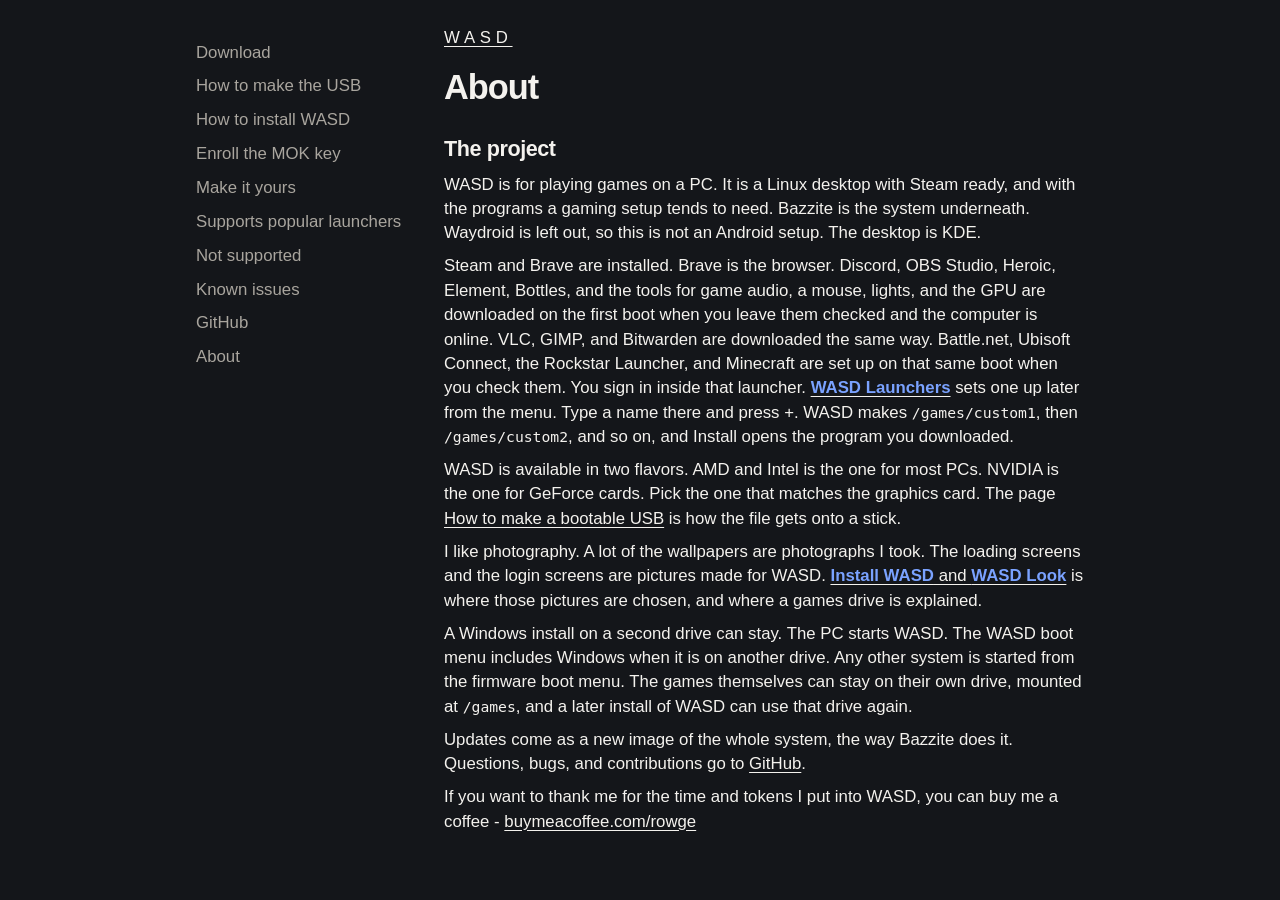
==== site/about.html @ 1c5fdf82 "Ship the launcher fixes, Flathub search, the Apps Next walk, the game-power hold, the known-issues p" ====
<!DOCTYPE html>
<html lang="en">
<head>
  <meta charset="utf-8">
  <meta name="viewport" content="width=device-width, initial-scale=1">
  <title>About — WASD</title>
  <meta name="description" content="WASD is a gaming system based on Bazzite, made for a PC.">
  <meta name="theme-color" content="#14161a">
  <link rel="icon" href="favicon.png" type="image/png">
  <link rel="stylesheet" href="styles.css?v=20261031-4">
</head>
<body class="guide">
  <div class="guide-rail">
  <nav class="home-rail" aria-label="Guides">
    <a href="https://wasd.run/">Download</a>
    <a href="/usb">How to make the USB</a>
    <a href="/apps">How to install WASD</a>
    <a href="/mok">Enroll the MOK key</a>
    <a href="/apps#wasd-look">Make it yours</a>
    <a href="/apps#launchers">Supports popular launchers</a>
    <a href="/anti-cheat">Not supported</a>
    <a href="/known-issues">Known issues</a>
    <a href="https://github.com/rowge/wasd">GitHub</a>
    <a href="/about">About</a>
  </nav>
  <main>
    <p class="back"><a href="/">WASD</a></p>
    <h1>About</h1>
    <h2>The project</h2>
    <p>WASD is for playing games on a PC. It is a Linux desktop with Steam ready, and with the programs a gaming setup tends to need. Bazzite is the system underneath. Waydroid is left out, so this is not an Android setup. The desktop is KDE.</p>
    <p>Steam and Brave are installed. Brave is the browser. Discord, OBS Studio, Heroic, Element, Bottles, and the tools for game audio, a mouse, lights, and the GPU are downloaded on the first boot when you leave them checked and the computer is online. VLC, GIMP, and Bitwarden are downloaded the same way. Battle.net, Ubisoft Connect, the Rockstar Launcher, and Minecraft are set up on that same boot when you check them. You sign in inside that launcher. <a href="/apps#launchers"><span class="app">WASD Launchers</span></a> sets one up later from the menu. Type a name there and press +. WASD makes <code>/games/custom1</code>, then <code>/games/custom2</code>, and so on, and Install opens the program you downloaded.</p>
    <p>WASD is available in two flavors. AMD and Intel is the one for most PCs. NVIDIA is the one for GeForce cards. Pick the one that matches the graphics card. The page <a href="/usb">How to make a bootable USB</a> is how the file gets onto a stick.</p>
    <p>I like photography. A lot of the wallpapers are photographs I took. The loading screens and the login screens are pictures made for WASD. <a href="/apps"><span class="app">Install WASD</span> and <span class="app">WASD Look</span></a> is where those pictures are chosen, and where a games drive is explained.</p>
    <p>A Windows install on a second drive can stay. The PC starts WASD. The WASD boot menu includes Windows when it is on another drive. Any other system is started from the firmware boot menu. The games themselves can stay on their own drive, mounted at <code>/games</code>, and a later install of WASD can use that drive again.</p>
    <p>Updates come as a new image of the whole system, the way Bazzite does it. Questions, bugs, and contributions go to <a href="https://github.com/rowge/wasd">GitHub</a>.</p>
    <p>If you want to thank me for the time and tokens I put into WASD, you can buy me a coffee - <a href="https://buymeacoffee.com/rowge">buymeacoffee.com/rowge</a></p>
  </main>
  </div>
</body>
</html>
---- site/styles.css ----
:root {
  color-scheme: dark;
  --ink: #f4f2ee;
  --muted: #a9a59e;
  --line: rgba(255, 255, 255, 0.14);
  --card: #22252b;
  --accent: #7aa2ff;
  --button: #f4f2ee;
  --button-ink: #16181c;
}

* { box-sizing: border-box; }

html, body { margin: 0; }

body {
  min-height: 100vh;
  min-height: 100dvh;
  display: flex;
  flex-direction: column;
  color: var(--ink);
  background: #14161a;
  font-family: "Segoe UI", "Helvetica Neue", sans-serif;
  font-size: 1.05rem;
  line-height: 1.45;
}

body:not(.guide) {
  height: 100vh;
  height: 100dvh;
}

.hero {
  flex: 0 1 auto;
  /* Leave the title, the two links, and About inside the first screen. */
  height: min(64vh, 56.25vw, max(6rem, calc(100dvh - 28rem)));
  min-height: 0;
  overflow: hidden;
  background: #14161a;
}

.wood {
  display: block;
  width: 100%;
  height: 100%;
  object-fit: cover;
  object-position: center center;
}

main {
  width: min(40rem, calc(100% - 2.4rem));
  margin: 0 auto;
  padding: 1.6rem 0 0;
  text-align: center;
}

.eyebrow {
  margin: 0;
  letter-spacing: 0.28em;
  font-size: 0.95rem;
}

h1 {
  margin: 0.35rem 0 0;
  font-size: 2.15rem;
  font-weight: 650;
  letter-spacing: -0.03em;
  line-height: 1.1;
}

.downloads {
  display: flex;
  justify-content: center;
  gap: 2.2rem;
  margin: 1.15rem 0 0;
  font-size: 1.15rem;
}

.usb,
.apps,
.about {
  margin: 0;
  text-align: center;
}

.usb { margin-top: 1.35rem; }

.apps { margin-top: 3rem; }

.about {
  width: max-content;
  max-width: calc(100% - 2.4rem);
  margin-top: auto;
  margin-left: auto;
  margin-right: auto;
  padding: 1.5rem 0 1.35rem;
  text-align: center;
}

a {
  color: var(--ink);
  text-underline-offset: 0.18em;
}

a:hover { color: #ffffff; }

a:focus-visible {
  outline: 2px solid var(--accent);
  outline-offset: 3px;
}

body.guide main {
  text-align: left;
  width: min(40rem, calc(100% - 2.4rem));
  padding-bottom: 2.4rem;
}

body.guide h2,
body.guide h3 {
  font-weight: 650;
  letter-spacing: -0.02em;
}

body.guide h2 {
  margin: 1.6rem 0 0;
  font-size: 1.35rem;
}

body.guide h2.help {
  font-size: 2.15rem;
  letter-spacing: -0.03em;
  line-height: 1.1;
}

body.guide h3 {
  margin: 1rem 0 0;
  font-size: 1.1rem;
}

body.guide p { margin: 0.55rem 0 0; }

body.guide ul.missing,
body.guide ul.works {
  margin: 0.85rem 0 0;
  padding: 0 0 0 1.2rem;
}

body.guide ul.missing li,
body.guide ul.works li {
  margin: 0.45rem 0 0;
  padding: 0;
}

body.guide .back {
  margin: 0 0 1.2rem;
  letter-spacing: 0.28em;
}

body.guide .checks {
  display: flex;
  flex-wrap: wrap;
  gap: 0.4rem 1.4rem;
}

body.guide pre,
body.guide code {
  font-family: ui-monospace, "Cascadia Mono", "Segoe UI Mono", monospace;
  font-size: 0.92rem;
}

.boot {
  font-family: "Cascadia Mono", "Cascadia Code", "Segoe UI Mono", "DejaVu Sans Mono", "Liberation Mono", ui-monospace, monospace;
  font-style: normal;
  font-weight: 500;
  font-size: 0.92em;
  letter-spacing: 0;
  white-space: nowrap;
  color: var(--ink);
  background: var(--card);
  border: 1px solid var(--line);
  border-radius: 0.45rem;
  padding: 0.04em 0.38em;
}

.app {
  font-style: normal;
  font-weight: 650;
  letter-spacing: 0;
  white-space: nowrap;
  color: var(--accent);
}

a:hover .app,
a:focus-visible .app {
  color: #ffffff;
}

.btn {
  display: inline-block;
  max-width: 100%;
  box-sizing: border-box;
  font-family: "Segoe UI", "Helvetica Neue", "Liberation Sans", sans-serif;
  font-style: normal;
  font-weight: 700;
  font-size: 0.86em;
  letter-spacing: 0;
  line-height: 1.2;
  white-space: nowrap;
  text-align: center;
  vertical-align: middle;
  color: var(--button-ink);
  background: var(--button);
  border: 1px solid var(--button);
  border-radius: 9px;
  padding: 0.42em 0.9em;
}

.btn.alt {
  font-weight: 600;
  color: var(--ink);
  background: transparent;
  border-color: rgba(244, 242, 238, 0.55);
}

.btn.line {
  font-weight: 500;
  font-size: 0.82em;
  color: var(--ink);
  background: transparent;
  border-color: rgba(244, 242, 238, 0.45);
  padding: 0.28em 0.7em;
}

.btn.text {
  font-weight: 500;
  color: var(--muted);
  background: transparent;
  border-color: transparent;
  padding: 0.12em 0.28em;
}

.withicon {
  white-space: nowrap;
}

.withicon img {
  height: 1.55em;
  width: 1.55em;
  object-fit: contain;
  vertical-align: -0.35em;
  margin-right: 0.28em;
}

body.guide pre {
  margin: 0.6rem 0 0;
  padding: 0.7rem 0.85rem;
  overflow-x: auto;
  color: var(--ink);
  background: var(--card);
  border: 1px solid var(--line);
  border-radius: 10px;
}

body.guide.shots .sheet {
  display: flex;
  align-items: flex-start;
  gap: 2.2rem;
  width: min(76rem, calc(100% - 2.4rem));
  margin: 0 auto;
  padding: 1.2rem 0 2.4rem;
}

body.guide.shots main {
  width: auto;
  flex: 1 1 auto;
  min-width: 0;
  margin: 0;
  padding-bottom: 0;
}

.toc {
  position: sticky;
  top: 1rem;
  flex: 0 0 13.5rem;
}

.toc p {
  margin: 0;
  letter-spacing: 0.16em;
  font-size: 0.82rem;
}

.toc a {
  display: block;
  margin-top: 0.42rem;
  color: var(--muted);
  text-decoration: none;
}

.toc a.home {
  margin: 0 0 0.9rem;
  color: var(--ink);
  letter-spacing: 0.28em;
  font-size: 0.95rem;
}

.toc a.sub { margin-left: 0.95rem; }

.toc a:hover { color: #ffffff; }

.notice {
  margin: 1.15rem 0 0;
  padding: 0.9rem 1rem;
  background: var(--card);
  border: 1px solid var(--line);
  border-radius: 14px;
}

.notice p { margin: 0; }

.notice p + p { margin-top: 0.7rem; }

body.guide.shots h2 {
  margin: 1.45rem 0 0;
  padding-top: 1.45rem;
  border-top: 1px solid var(--line);
  font-size: 1.9rem;
}

body.guide.shots h3 {
  margin: 1.35rem 0 0;
  font-size: 1.45rem;
}

body.guide h2,
body.guide h3 { scroll-margin-top: 1rem; }

@media (max-width: 800px) {
  body.guide.shots .sheet {
    flex-direction: column;
    gap: 0.2rem;
  }

  .toc {
    position: static;
    flex-basis: auto;
    width: 100%;
  }
}

body.guide figure { margin: 0.9rem 0 0; }

body.guide figure > img {
  display: block;
  width: 100%;
  height: auto;
  background: var(--card);
  border: 1px solid var(--line);
  border-radius: 10px;
}

body.guide figcaption {
  margin-top: 0.4rem;
  color: var(--muted);
  font-size: 0.92rem;
}

@media (max-width: 640px) {
  .hero { height: min(46vh, 70vw, max(6rem, calc(100dvh - 28rem))); }
  h1,
  body.guide h2.help { font-size: 1.7rem; }
  .downloads { gap: 1.2rem; }
  .btn.wide { white-space: normal; }
}

body.home {
  height: auto;
  display: block;
  background: #14161a;
}

.home .museum {
  position: fixed;
  inset: 0;
  z-index: 0;
  width: 100%;
  height: 100dvh;
  object-fit: cover;
  object-position: center center;
  pointer-events: none;
}

.home .bar {
  position: absolute;
  top: 0;
  left: 0;
  right: 0;
  z-index: 2;
  display: flex;
  align-items: center;
  justify-content: space-between;
  gap: 1rem;
  padding: 0.95rem 1.4rem;
  background: transparent;
}

.home .bar-mark {
  color: var(--ink);
  font-weight: 750;
  letter-spacing: 0.18em;
  text-decoration: none;
  text-shadow: 0 1px 10px rgba(0, 0, 0, 0.45);
}

.home .bar nav {
  display: flex;
  gap: 1.3rem;
}

.home .bar nav a {
  color: var(--ink);
  text-decoration: none;
  text-shadow: 0 1px 10px rgba(0, 0, 0, 0.45);
}

.home .bar nav a:hover { color: #ffffff; }

.home main {
  width: auto;
  margin: 0;
  padding: 0;
  text-align: left;
}

.home .wrap {
  width: min(68rem, calc(100% - 2.4rem));
  margin: 0 auto;
}

.home .intro {
  position: relative;
  z-index: 1;
  display: flex;
  flex-direction: column;
  justify-content: flex-end;
  min-height: 100dvh;
  padding: 5.5rem 0 2.4rem;
  text-align: center;
  background: linear-gradient(to top, rgba(20, 22, 26, 0.78) 0%, rgba(20, 22, 26, 0.28) 22%, rgba(20, 22, 26, 0) 46%);
}

.home .kicker {
  margin: 0;
  color: var(--accent);
  font-size: 0.92rem;
  font-weight: 650;
  letter-spacing: 0.22em;
  text-transform: uppercase;
}

.home h1 {
  margin: 0.2rem 0 0;
  font-size: clamp(3.4rem, 8vw, 6rem);
  font-weight: 750;
  letter-spacing: -0.045em;
  line-height: 0.9;
  text-shadow: 0 2px 18px rgba(0, 0, 0, 0.35);
}

.home .deck {
  margin: 1.15rem 0 0;
  font-size: clamp(1.25rem, 2.4vw, 1.7rem);
  line-height: 1.3;
}

.home .get-label {
  margin: 2rem 0 0;
  color: rgba(244, 242, 238, 0.82);
  font-size: 0.82rem;
  font-weight: 650;
  letter-spacing: 0.18em;
  text-transform: uppercase;
}

.home .get {
  display: flex;
  flex-wrap: wrap;
  justify-content: center;
  gap: 0.8rem;
  margin: 0.85rem 0 0;
}

.home .get a {
  display: inline-block;
  min-width: 11rem;
  padding: 0.85rem 1.25rem;
  color: var(--button-ink);
  background: var(--button);
  border: 1px solid var(--button);
  border-radius: 9px;
  font-size: 1.05rem;
  font-weight: 750;
  text-align: center;
  text-decoration: none;
}

.home .get a.alt {
  color: var(--ink);
  background: transparent;
  border-color: rgba(244, 242, 238, 0.55);
}

.home .get a:hover { color: var(--button-ink); background: #ffffff; }

.home .get a.alt:hover {
  color: #16181c;
  background: #ffffff;
  border-color: #ffffff;
}

.home .usb-link {
  margin: 1rem 0 0;
}

.home .usb-link a { color: var(--muted); }

.home .usb-link a:hover { color: #ffffff; }

.home .sheet {
  position: relative;
  z-index: 1;
  background: #14161a;
  padding: 2.6rem 0;
}

.home .rail-block {
  display: grid;
  grid-template-columns: 13.5rem minmax(0, 68rem);
  column-gap: 2rem;
  align-items: start;
  justify-content: center;
  width: min(86rem, calc(100% - 2.4rem));
  margin: 0 auto;
}

.home .rail-copy { min-width: 0; }

.home .rail-copy .wrap {
  width: auto;
  margin: 0;
}

.home .rail-copy .why {
  width: min(40rem, 100%);
  margin-left: auto;
  margin-right: auto;
}

.home .home-rail {
  position: sticky;
  top: 1rem;
  padding-top: 2.4rem;
}

.home .home-rail a {
  display: block;
  margin: 0 0 0.7rem;
  color: var(--muted);
  text-decoration: none;
  line-height: 1.35;
}

.home .home-rail a:hover { color: #ffffff; }

.home section.play,
.home section.why {
  padding: 2.4rem 0 0.2rem;
}

.home h2 {
  margin: 0;
  font-size: clamp(1.8rem, 4vw, 2.5rem);
  font-weight: 750;
  letter-spacing: -0.03em;
  text-align: center;
}

.home .section-lead {
  width: min(38rem, 100%);
  margin: 0.8rem auto 0;
  color: var(--muted);
  font-size: 1.12rem;
  text-align: center;
}

.home .logos {
  display: grid;
  grid-template-columns: repeat(5, minmax(0, 1fr));
  gap: 0.75rem;
  margin: 1.5rem 0 0;
  padding: 0;
  list-style: none;
}

.home .logos li {
  display: flex;
  flex-direction: column;
  align-items: center;
  gap: 0.35rem;
  min-height: 100%;
  margin: 0;
  padding: 1.15rem 0.75rem 1.15rem;
  background: var(--card);
  border: 1px solid var(--line);
  border-radius: 14px;
  text-align: center;
}

.home .logos img {
  width: 3.1rem;
  height: 3.1rem;
}

.home .logos strong {
  margin-top: 0.35rem;
  font-size: 1.05rem;
}

.home .logos span {
  color: var(--muted);
  font-size: 0.95rem;
  line-height: 1.35;
}

.home .why {
  width: min(40rem, calc(100% - 2.4rem));
}

.home .points {
  margin: 1.25rem 0 0;
  padding: 0;
  list-style: none;
}

.home .points li {
  margin: 0;
  padding: 0.9rem 0 0.9rem 0.15rem;
  border-top: 1px solid var(--line);
  font-size: 1.12rem;
  line-height: 1.4;
}

.home .points li:last-child { border-bottom: 1px solid var(--line); }

body.guide .guide-rail {
  display: grid;
  grid-template-columns: 13.5rem minmax(0, 40rem);
  column-gap: 2rem;
  align-items: start;
  justify-content: center;
  width: min(60rem, calc(100% - 2.4rem));
  margin: 0 auto;
}

body.guide .guide-rail main {
  width: auto;
  margin: 0;
}

body.guide .guide-rail .home-rail {
  position: sticky;
  top: 1rem;
  padding-top: 1.6rem;
}

body.guide .guide-rail .home-rail a {
  display: block;
  margin: 0 0 0.7rem;
  color: var(--muted);
  text-decoration: none;
  line-height: 1.35;
}

body.guide .guide-rail .home-rail a:hover { color: #ffffff; }

body.guide pre.letter { white-space: pre-wrap; }

@media (max-width: 860px) {
  .home .logos { grid-template-columns: repeat(2, minmax(0, 1fr)); }
  .home .rail-block,
  body.guide .guide-rail {
    grid-template-columns: 1fr;
    row-gap: 0.2rem;
  }
  .home .home-rail,
  body.guide .guide-rail .home-rail {
    position: static;
    padding-top: 0.2rem;
  }
}

@media (max-width: 520px) {
  .home .bar { align-items: flex-start; }
  .home .logos { grid-template-columns: 1fr; }
  .home .get a { width: 100%; }
}
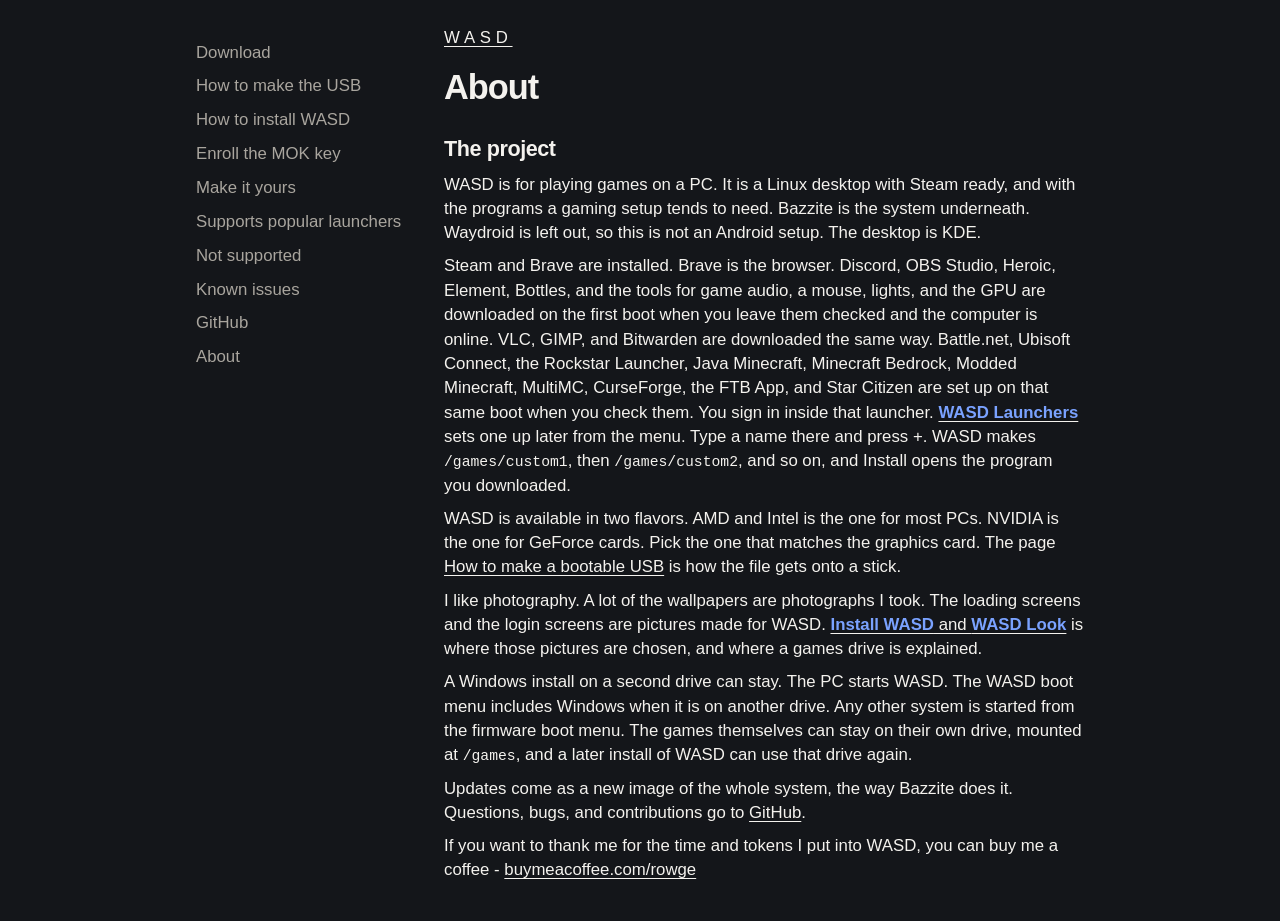
==== commit a1969acd: "Add the launcher rows with Browse, and list Star Citizen on the site." ====
--- a/site/about.html
+++ b/site/about.html
@@ -28,7 +28,7 @@
     <h1>About</h1>
     <h2>The project</h2>
     <p>WASD is for playing games on a PC. It is a Linux desktop with Steam ready, and with the programs a gaming setup tends to need. Bazzite is the system underneath. Waydroid is left out, so this is not an Android setup. The desktop is KDE.</p>
-    <p>Steam and Brave are installed. Brave is the browser. Discord, OBS Studio, Heroic, Element, Bottles, and the tools for game audio, a mouse, lights, and the GPU are downloaded on the first boot when you leave them checked and the computer is online. VLC, GIMP, and Bitwarden are downloaded the same way. Battle.net, Ubisoft Connect, the Rockstar Launcher, and Minecraft are set up on that same boot when you check them. You sign in inside that launcher. <a href="/apps#launchers"><span class="app">WASD Launchers</span></a> sets one up later from the menu. Type a name there and press +. WASD makes <code>/games/custom1</code>, then <code>/games/custom2</code>, and so on, and Install opens the program you downloaded.</p>
+    <p>Steam and Brave are installed. Brave is the browser. Discord, OBS Studio, Heroic, Element, Bottles, and the tools for game audio, a mouse, lights, and the GPU are downloaded on the first boot when you leave them checked and the computer is online. VLC, GIMP, and Bitwarden are downloaded the same way. Battle.net, Ubisoft Connect, the Rockstar Launcher, Java Minecraft, Minecraft Bedrock, Modded Minecraft, MultiMC, CurseForge, the FTB App, and Star Citizen are set up on that same boot when you check them. You sign in inside that launcher. <a href="/apps#launchers"><span class="app">WASD Launchers</span></a> sets one up later from the menu. Type a name there and press +. WASD makes <code>/games/custom1</code>, then <code>/games/custom2</code>, and so on, and Install opens the program you downloaded.</p>
     <p>WASD is available in two flavors. AMD and Intel is the one for most PCs. NVIDIA is the one for GeForce cards. Pick the one that matches the graphics card. The page <a href="/usb">How to make a bootable USB</a> is how the file gets onto a stick.</p>
     <p>I like photography. A lot of the wallpapers are photographs I took. The loading screens and the login screens are pictures made for WASD. <a href="/apps"><span class="app">Install WASD</span> and <span class="app">WASD Look</span></a> is where those pictures are chosen, and where a games drive is explained.</p>
     <p>A Windows install on a second drive can stay. The PC starts WASD. The WASD boot menu includes Windows when it is on another drive. Any other system is started from the firmware boot menu. The games themselves can stay on their own drive, mounted at <code>/games</code>, and a later install of WASD can use that drive again.</p>
--- a/site/styles.css
+++ b/site/styles.css
@@ -518,6 +518,32 @@
   border-color: #ffffff;
 }
 
+.home .get.hc { margin-top: 0.6rem; }
+
+.home .get.hc a {
+  min-width: 8.25rem;
+  padding: 0.64rem 0.94rem;
+  font-size: 0.79rem;
+}
+
+.home .get.hc a span { color: #e31c1c; }
+
+.home .channel {
+  margin: 0.85rem auto 0;
+  max-width: 36rem;
+  color: var(--muted);
+  font-size: 0.95rem;
+  line-height: 1.45;
+}
+
+.home .channel a {
+  color: var(--muted);
+  text-decoration: underline;
+  text-underline-offset: 0.15em;
+}
+
+.home .channel a:hover { color: #ffffff; }
+
 .home .usb-link {
   margin: 1rem 0 0;
 }
@@ -595,7 +621,7 @@
 
 .home .logos {
   display: grid;
-  grid-template-columns: repeat(5, minmax(0, 1fr));
+  grid-template-columns: repeat(6, minmax(0, 1fr));
   gap: 0.75rem;
   margin: 1.5rem 0 0;
   padding: 0;
@@ -702,5 +728,6 @@
 @media (max-width: 520px) {
   .home .bar { align-items: flex-start; }
   .home .logos { grid-template-columns: 1fr; }
-  .home .get a { width: 100%; }
-}
+  .home .get a,
+  .home .get.hc a { width: 100%; }
+}
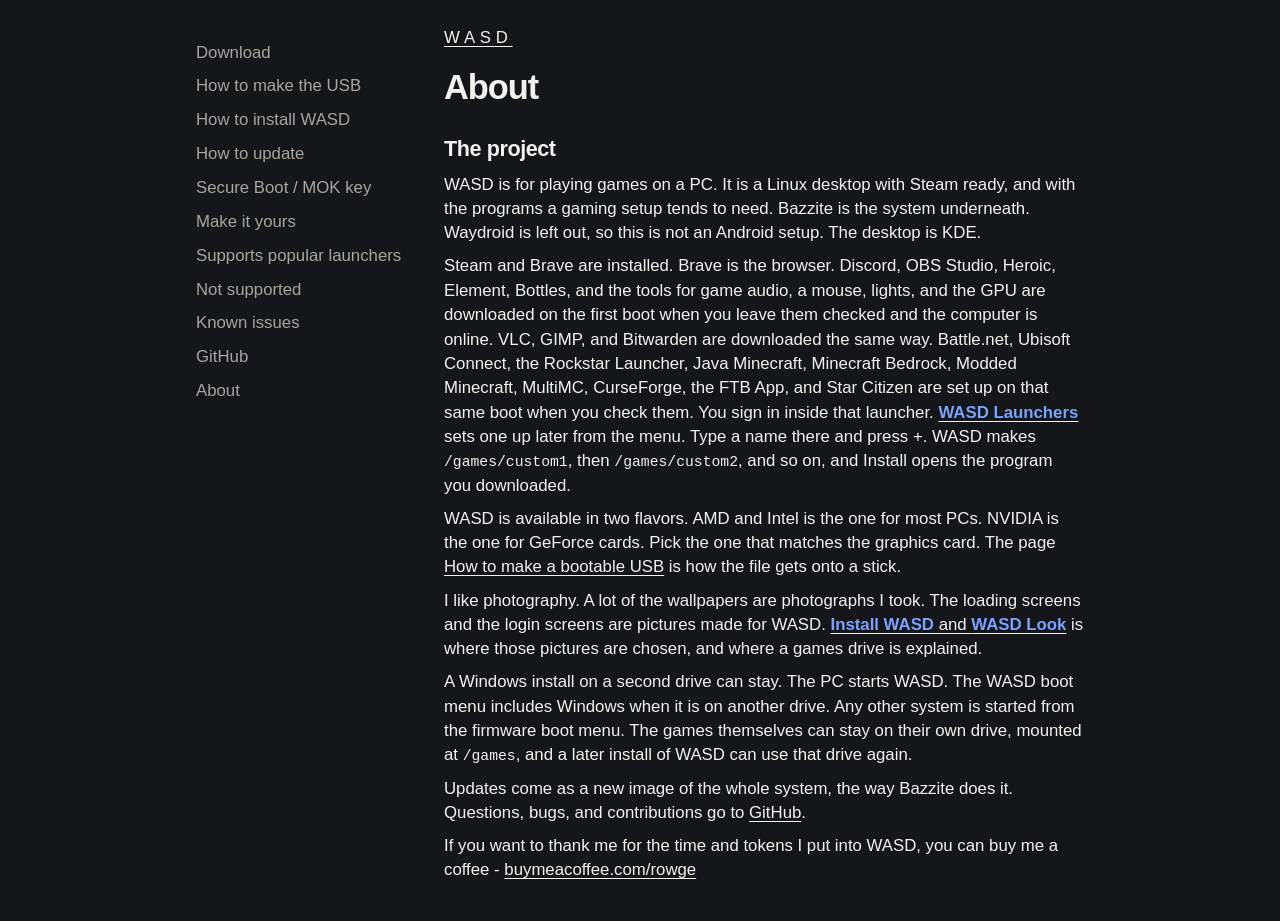
==== commit c4ae264f: "Copy the chosen loading picture into the startup image, turn the screen off after 30 minutes, and ad" ====
--- a/site/about.html
+++ b/site/about.html
@@ -15,7 +15,8 @@
     <a href="https://wasd.run/">Download</a>
     <a href="/usb">How to make the USB</a>
     <a href="/apps">How to install WASD</a>
-    <a href="/mok">Enroll the MOK key</a>
+    <a href="/update">How to update</a>
+    <a href="/mok">Secure Boot / MOK key</a>
     <a href="/apps#wasd-look">Make it yours</a>
     <a href="/apps#launchers">Supports popular launchers</a>
     <a href="/anti-cheat">Not supported</a>
--- a/site/styles.css
+++ b/site/styles.css
@@ -645,6 +645,12 @@
 .home .logos img {
   width: 3.1rem;
   height: 3.1rem;
+  object-fit: contain;
+}
+
+.home .logos img.wide {
+  width: 5.6rem;
+  height: 2.4rem;
 }
 
 .home .logos strong {
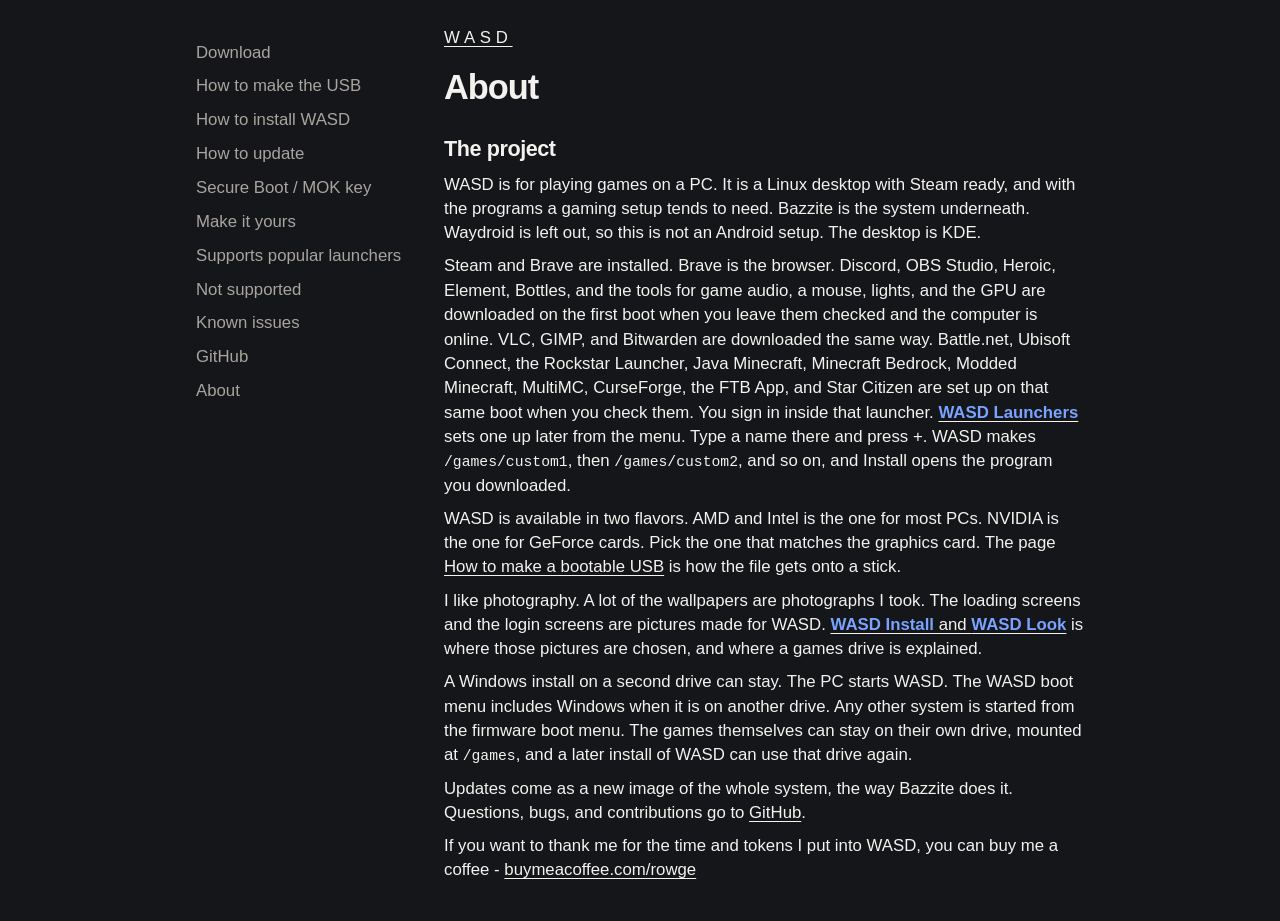
==== commit 8cc703b4: "Name the installer WASD Install, restore the session and Brave, keep the screens on, and fix launche" ====
--- a/site/about.html
+++ b/site/about.html
@@ -31,7 +31,7 @@
     <p>WASD is for playing games on a PC. It is a Linux desktop with Steam ready, and with the programs a gaming setup tends to need. Bazzite is the system underneath. Waydroid is left out, so this is not an Android setup. The desktop is KDE.</p>
     <p>Steam and Brave are installed. Brave is the browser. Discord, OBS Studio, Heroic, Element, Bottles, and the tools for game audio, a mouse, lights, and the GPU are downloaded on the first boot when you leave them checked and the computer is online. VLC, GIMP, and Bitwarden are downloaded the same way. Battle.net, Ubisoft Connect, the Rockstar Launcher, Java Minecraft, Minecraft Bedrock, Modded Minecraft, MultiMC, CurseForge, the FTB App, and Star Citizen are set up on that same boot when you check them. You sign in inside that launcher. <a href="/apps#launchers"><span class="app">WASD Launchers</span></a> sets one up later from the menu. Type a name there and press +. WASD makes <code>/games/custom1</code>, then <code>/games/custom2</code>, and so on, and Install opens the program you downloaded.</p>
     <p>WASD is available in two flavors. AMD and Intel is the one for most PCs. NVIDIA is the one for GeForce cards. Pick the one that matches the graphics card. The page <a href="/usb">How to make a bootable USB</a> is how the file gets onto a stick.</p>
-    <p>I like photography. A lot of the wallpapers are photographs I took. The loading screens and the login screens are pictures made for WASD. <a href="/apps"><span class="app">Install WASD</span> and <span class="app">WASD Look</span></a> is where those pictures are chosen, and where a games drive is explained.</p>
+    <p>I like photography. A lot of the wallpapers are photographs I took. The loading screens and the login screens are pictures made for WASD. <a href="/apps"><span class="app">WASD Install</span> and <span class="app">WASD Look</span></a> is where those pictures are chosen, and where a games drive is explained.</p>
     <p>A Windows install on a second drive can stay. The PC starts WASD. The WASD boot menu includes Windows when it is on another drive. Any other system is started from the firmware boot menu. The games themselves can stay on their own drive, mounted at <code>/games</code>, and a later install of WASD can use that drive again.</p>
     <p>Updates come as a new image of the whole system, the way Bazzite does it. Questions, bugs, and contributions go to <a href="https://github.com/rowge/wasd">GitHub</a>.</p>
     <p>If you want to thank me for the time and tokens I put into WASD, you can buy me a coffee - <a href="https://buymeacoffee.com/rowge">buymeacoffee.com/rowge</a></p>
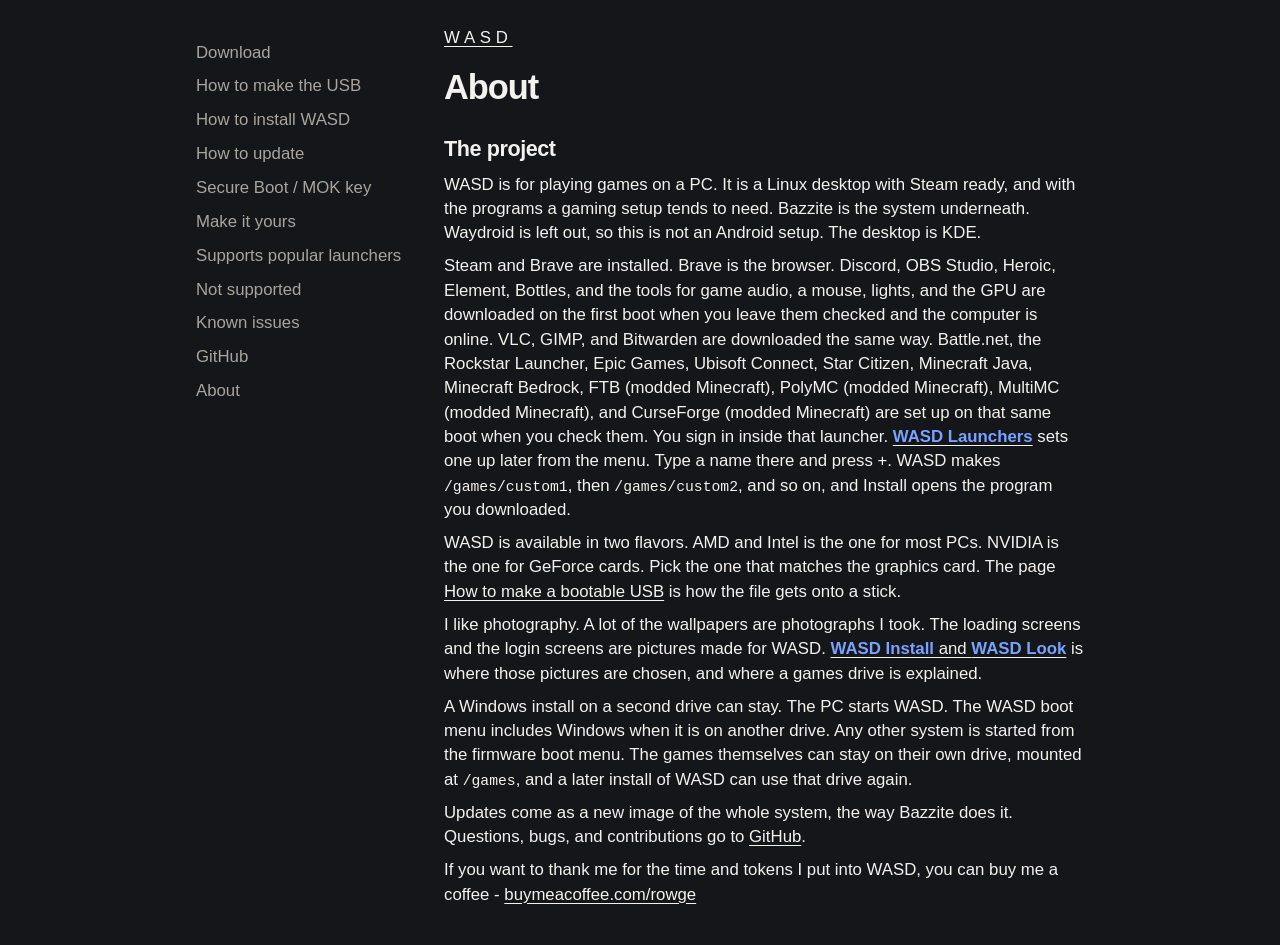
==== commit c79bb212: "Add the Epic Games launcher and name each modded Minecraft row." ====
--- a/site/about.html
+++ b/site/about.html
@@ -29,7 +29,7 @@
     <h1>About</h1>
     <h2>The project</h2>
     <p>WASD is for playing games on a PC. It is a Linux desktop with Steam ready, and with the programs a gaming setup tends to need. Bazzite is the system underneath. Waydroid is left out, so this is not an Android setup. The desktop is KDE.</p>
-    <p>Steam and Brave are installed. Brave is the browser. Discord, OBS Studio, Heroic, Element, Bottles, and the tools for game audio, a mouse, lights, and the GPU are downloaded on the first boot when you leave them checked and the computer is online. VLC, GIMP, and Bitwarden are downloaded the same way. Battle.net, Ubisoft Connect, the Rockstar Launcher, Java Minecraft, Minecraft Bedrock, Modded Minecraft, MultiMC, CurseForge, the FTB App, and Star Citizen are set up on that same boot when you check them. You sign in inside that launcher. <a href="/apps#launchers"><span class="app">WASD Launchers</span></a> sets one up later from the menu. Type a name there and press +. WASD makes <code>/games/custom1</code>, then <code>/games/custom2</code>, and so on, and Install opens the program you downloaded.</p>
+    <p>Steam and Brave are installed. Brave is the browser. Discord, OBS Studio, Heroic, Element, Bottles, and the tools for game audio, a mouse, lights, and the GPU are downloaded on the first boot when you leave them checked and the computer is online. VLC, GIMP, and Bitwarden are downloaded the same way. Battle.net, the Rockstar Launcher, Epic Games, Ubisoft Connect, Star Citizen, Minecraft Java, Minecraft Bedrock, FTB (modded Minecraft), PolyMC (modded Minecraft), MultiMC (modded Minecraft), and CurseForge (modded Minecraft) are set up on that same boot when you check them. You sign in inside that launcher. <a href="/apps#launchers"><span class="app">WASD Launchers</span></a> sets one up later from the menu. Type a name there and press +. WASD makes <code>/games/custom1</code>, then <code>/games/custom2</code>, and so on, and Install opens the program you downloaded.</p>
     <p>WASD is available in two flavors. AMD and Intel is the one for most PCs. NVIDIA is the one for GeForce cards. Pick the one that matches the graphics card. The page <a href="/usb">How to make a bootable USB</a> is how the file gets onto a stick.</p>
     <p>I like photography. A lot of the wallpapers are photographs I took. The loading screens and the login screens are pictures made for WASD. <a href="/apps"><span class="app">WASD Install</span> and <span class="app">WASD Look</span></a> is where those pictures are chosen, and where a games drive is explained.</p>
     <p>A Windows install on a second drive can stay. The PC starts WASD. The WASD boot menu includes Windows when it is on another drive. Any other system is started from the firmware boot menu. The games themselves can stay on their own drive, mounted at <code>/games</code>, and a later install of WASD can use that drive again.</p>
--- a/site/styles.css
+++ b/site/styles.css
@@ -138,6 +138,48 @@
 }
 
 body.guide p { margin: 0.55rem 0 0; }
+
+ol.steps {
+  list-style: none;
+  margin: 0.85rem 0 0;
+  padding: 0;
+  counter-reset: step;
+}
+
+ol.steps > li {
+  margin: 1.15rem 0 0;
+  counter-increment: step;
+}
+
+ol.steps > li > .do::before {
+  content: counter(step) ".";
+  display: inline-block;
+  min-width: 1.35rem;
+  margin-right: 0.35rem;
+  color: var(--accent);
+  font-weight: 700;
+}
+
+.do {
+  margin: 0;
+  color: var(--ink);
+  font-size: 1.08rem;
+  font-weight: 650;
+  line-height: 1.35;
+}
+
+.more {
+  margin: 0.4rem 0 0 1.7rem;
+  color: var(--muted);
+  font-size: 0.95rem;
+}
+
+.more p { margin: 0.4rem 0 0; }
+
+.more p:first-child { margin-top: 0; }
+
+ol.steps > li > figure,
+ol.steps > li > pre { margin-left: 1.7rem; }
 
 body.guide ul.missing,
 body.guide ul.works {
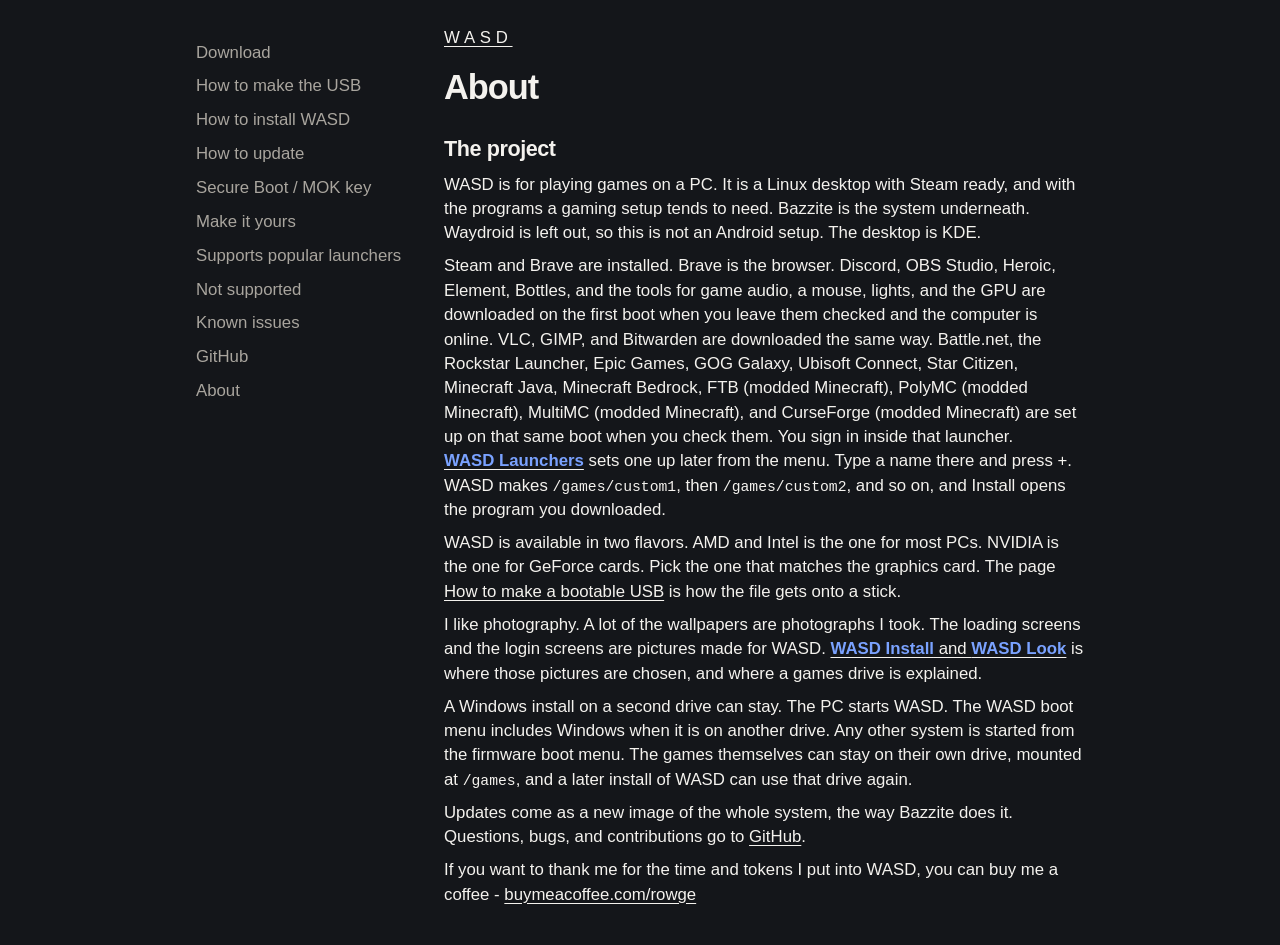
==== commit 2f195e8d: "Add GOG Galaxy, Starship, and the free online games, and leave bubblewrap its own id." ====
--- a/site/about.html
+++ b/site/about.html
@@ -29,7 +29,7 @@
     <h1>About</h1>
     <h2>The project</h2>
     <p>WASD is for playing games on a PC. It is a Linux desktop with Steam ready, and with the programs a gaming setup tends to need. Bazzite is the system underneath. Waydroid is left out, so this is not an Android setup. The desktop is KDE.</p>
-    <p>Steam and Brave are installed. Brave is the browser. Discord, OBS Studio, Heroic, Element, Bottles, and the tools for game audio, a mouse, lights, and the GPU are downloaded on the first boot when you leave them checked and the computer is online. VLC, GIMP, and Bitwarden are downloaded the same way. Battle.net, the Rockstar Launcher, Epic Games, Ubisoft Connect, Star Citizen, Minecraft Java, Minecraft Bedrock, FTB (modded Minecraft), PolyMC (modded Minecraft), MultiMC (modded Minecraft), and CurseForge (modded Minecraft) are set up on that same boot when you check them. You sign in inside that launcher. <a href="/apps#launchers"><span class="app">WASD Launchers</span></a> sets one up later from the menu. Type a name there and press +. WASD makes <code>/games/custom1</code>, then <code>/games/custom2</code>, and so on, and Install opens the program you downloaded.</p>
+    <p>Steam and Brave are installed. Brave is the browser. Discord, OBS Studio, Heroic, Element, Bottles, and the tools for game audio, a mouse, lights, and the GPU are downloaded on the first boot when you leave them checked and the computer is online. VLC, GIMP, and Bitwarden are downloaded the same way. Battle.net, the Rockstar Launcher, Epic Games, GOG Galaxy, Ubisoft Connect, Star Citizen, Minecraft Java, Minecraft Bedrock, FTB (modded Minecraft), PolyMC (modded Minecraft), MultiMC (modded Minecraft), and CurseForge (modded Minecraft) are set up on that same boot when you check them. You sign in inside that launcher. <a href="/apps#launchers"><span class="app">WASD Launchers</span></a> sets one up later from the menu. Type a name there and press +. WASD makes <code>/games/custom1</code>, then <code>/games/custom2</code>, and so on, and Install opens the program you downloaded.</p>
     <p>WASD is available in two flavors. AMD and Intel is the one for most PCs. NVIDIA is the one for GeForce cards. Pick the one that matches the graphics card. The page <a href="/usb">How to make a bootable USB</a> is how the file gets onto a stick.</p>
     <p>I like photography. A lot of the wallpapers are photographs I took. The loading screens and the login screens are pictures made for WASD. <a href="/apps"><span class="app">WASD Install</span> and <span class="app">WASD Look</span></a> is where those pictures are chosen, and where a games drive is explained.</p>
     <p>A Windows install on a second drive can stay. The PC starts WASD. The WASD boot menu includes Windows when it is on another drive. Any other system is started from the firmware boot menu. The games themselves can stay on their own drive, mounted at <code>/games</code>, and a later install of WASD can use that drive again.</p>
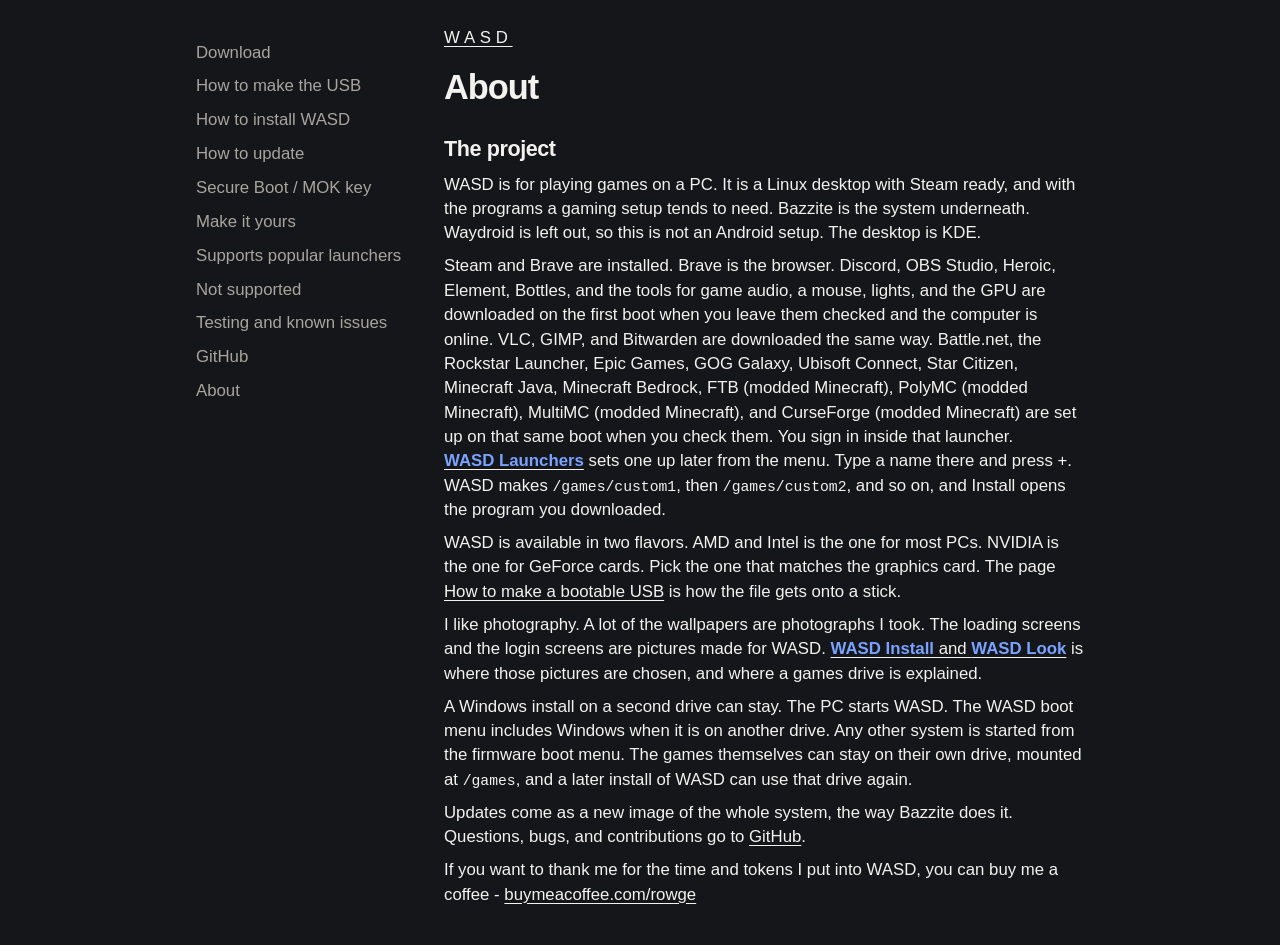
==== commit 4c9fdd46: "Rename the known issues page and list what hardcore is testing." ====
--- a/site/about.html
+++ b/site/about.html
@@ -20,7 +20,7 @@
     <a href="/apps#wasd-look">Make it yours</a>
     <a href="/apps#launchers">Supports popular launchers</a>
     <a href="/anti-cheat">Not supported</a>
-    <a href="/known-issues">Known issues</a>
+    <a href="/known-issues">Testing and known issues</a>
     <a href="https://github.com/rowge/wasd">GitHub</a>
     <a href="/about">About</a>
   </nav>
--- a/site/styles.css
+++ b/site/styles.css
@@ -361,6 +361,15 @@
 .notice p { margin: 0; }
 
 .notice p + p { margin-top: 0.7rem; }
+
+.notice .lead {
+  font-size: 1.55rem;
+  font-weight: 650;
+  line-height: 1.25;
+  letter-spacing: -0.02em;
+}
+
+.notice .lead + p { margin-top: 0.95rem; }
 
 body.guide.shots h2 {
   margin: 1.45rem 0 0;
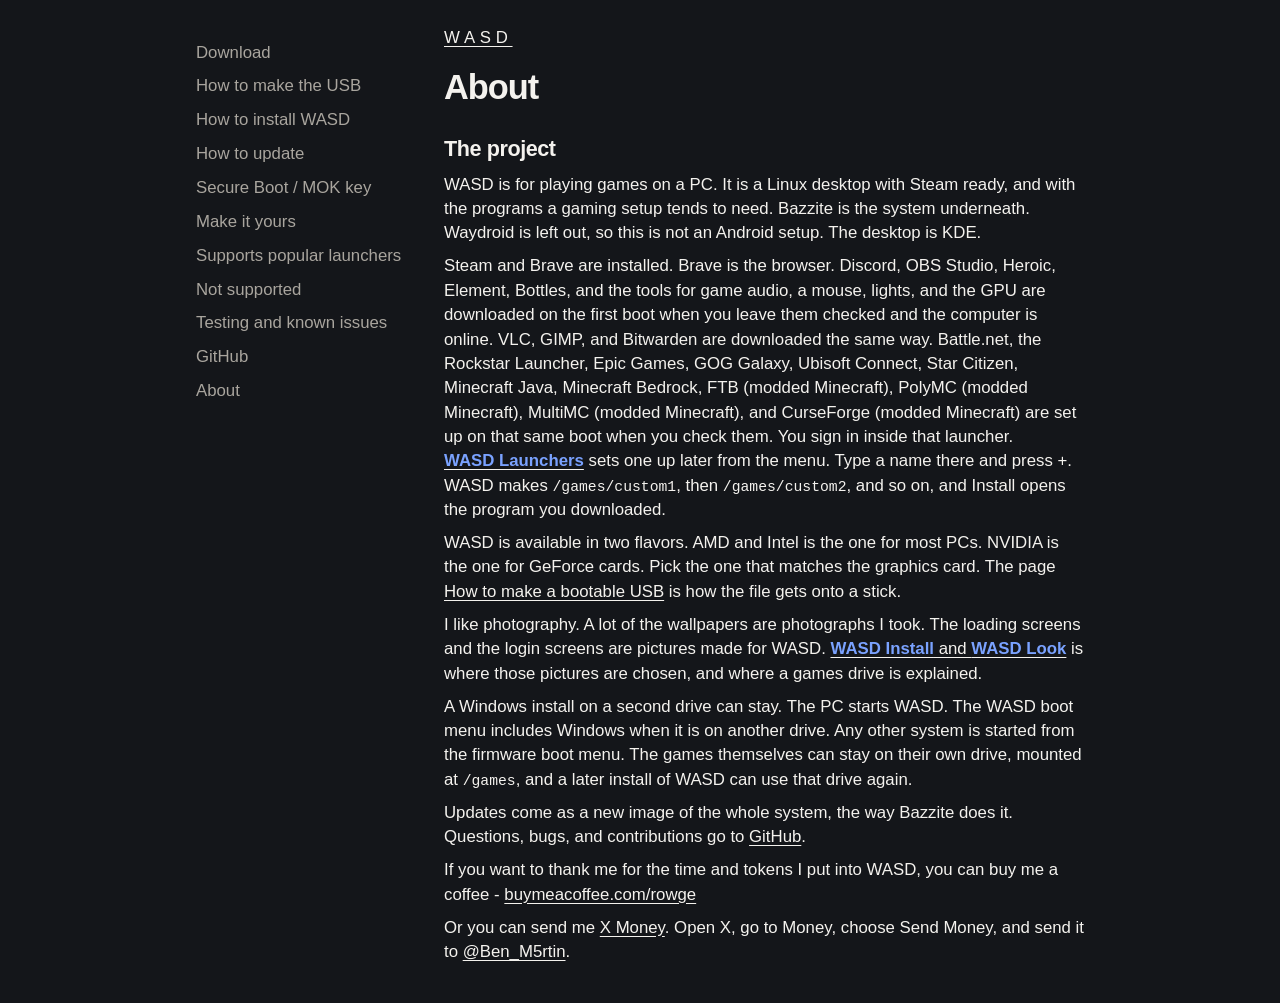
==== commit 0c102acc: "Add an X Money thanks line to the About page." ====
--- a/site/about.html
+++ b/site/about.html
@@ -35,6 +35,7 @@
     <p>A Windows install on a second drive can stay. The PC starts WASD. The WASD boot menu includes Windows when it is on another drive. Any other system is started from the firmware boot menu. The games themselves can stay on their own drive, mounted at <code>/games</code>, and a later install of WASD can use that drive again.</p>
     <p>Updates come as a new image of the whole system, the way Bazzite does it. Questions, bugs, and contributions go to <a href="https://github.com/rowge/wasd">GitHub</a>.</p>
     <p>If you want to thank me for the time and tokens I put into WASD, you can buy me a coffee - <a href="https://buymeacoffee.com/rowge">buymeacoffee.com/rowge</a></p>
+    <p>Or you can send me <a href="https://money.x.com">X Money</a>. Open X, go to Money, choose Send Money, and send it to <a href="https://x.com/Ben_M5rtin">@Ben_M5rtin</a>.</p>
   </main>
   </div>
 </body>
